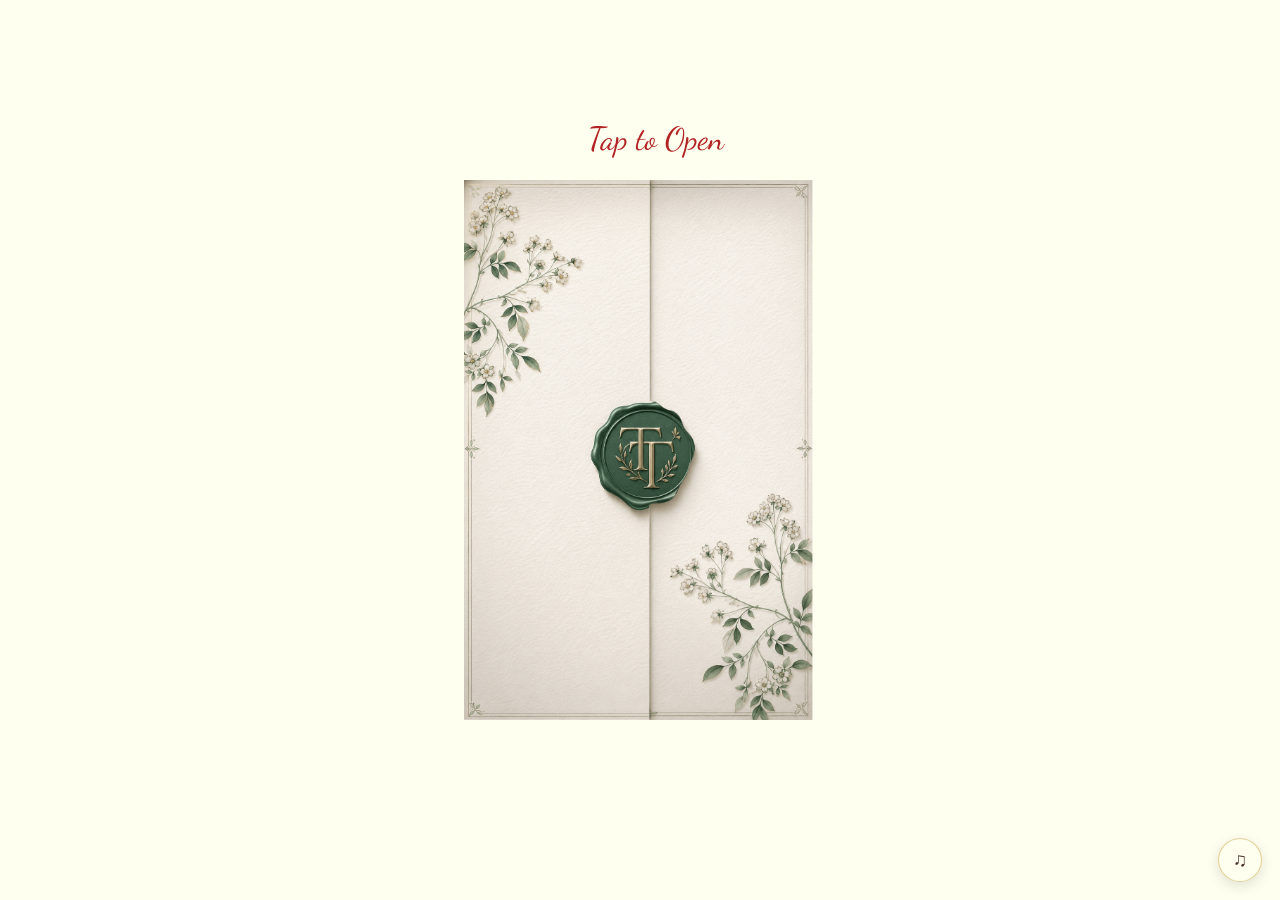
==== index.html @ 363fea5b "Add background music (45% volume, looping) with bottom-right toggle; remove old track" ====
<!DOCTYPE html>
<html lang="en">
<head>
    <meta charset="UTF-8" />
    <meta name="viewport" content="width=device-width, initial-scale=1.0, maximum-scale=1.0, user-scalable=no" />
    <title>Wedding Invitation</title>

    <!-- Favicon (inline SVG heart — avoids a 404 for /favicon.ico) -->
    <link rel="icon" href="data:image/svg+xml,<svg xmlns='http://www.w3.org/2000/svg' viewBox='0 0 100 100'><text y='.9em' font-size='90'>❤️</text></svg>" />

    <!-- Meta Tags -->
    <meta property="og:title" content="Wedding Invitation" />
    <meta property="og:description" content="We cordially invite you to celebrate the wedding journey of our family. Join us for Holud, Akt, Wedding & Walima ceremonies!" />
    <meta property="og:type" content="website" />
    <meta property="og:url" content="https://sadafmdmahbub.github.io/" />

    <!-- Google Fonts -->
    <link href="https://fonts.googleapis.com/css2?family=Dancing+Script:wght@600&family=Great+Vibes&family=Monte+Carlo&family=Amiri:wght@400;700&family=Montserrat:wght@400;500;600;700&display=swap" rel="stylesheet" />

    <!-- Main Stylesheet -->
    <link rel="stylesheet" href="css/style.css?v=1.0.76">
</head>
<body>

<!-- Loading Overlay -->
<div id="loading-overlay">
    <div class="loader-ring"></div>
    <div class="loader-text">Loading...</div>
    <div class="loader-progress"><div class="loader-progress-bar" id="progress-bar"></div></div>
    <div class="loader-percent" id="progress-percent">0%</div>
</div>

<!-- Main App -->
<div id="app">
    <!-- Envelope -->
    <div class="envelope-container" id="envelope" onclick="openEnvelope()">
        <div class="tap-hint">Tap to Open</div>
        <div class="envelope-half left-half"></div>
        <div class="envelope-half right-half"></div>
        <div class="envelope-base"></div>
    </div>

    <!-- Slider -->
    <div class="slider" id="slider">

        <!-- CARD 0 – INTRODUCTION -->
        <div class="card card-intro" id="slide-0">
            <div class="quran-wrapper" id="quranWrapper">
                <div class="quran-arabic">وَمِنْ آيَاتِهِ أَنْ خَلَقَ لَكُم مِّنْ أَنفُسِكُمْ أَزْوَاجًا لِّتَسْكُنُوا إِلَيْهَا وَجَعَلَ بَيْنَكُم مَّوَدَّةً وَرَحْمَةً</div>
                <div class="quran-translation">"And of His signs is that He created for you from yourselves mates that you may find tranquility in them, and He placed between you affection and mercy."</div>
                <div class="quran-surah">— Surah Ar-Rum (30:21)</div>
            </div>
            <div class="invitation-content" id="invitationContent">
                <img src="Wedding/InvitaionArabicCaligraphy.png?v=1.0.15" alt="Arabic Calligraphy" class="arabic-caligraphy-img fade-text delay-1" />

                <div class="intro-title-script fade-text delay-2">Invitation</div>

                <div class="intro-lead fade-text delay-3">We Cordially Invite You<br>To The Wedding Ceremony Of Our Son</div>

                <div class="intro-name-groom fade-text delay-4">Mohammed Tazrian</div>

                <div class="intro-with-script fade-text delay-4">With</div>

                <div class="intro-name-bride fade-text delay-4">Tashfiha Faruk</div>

                <div class="intro-bride-parentage fade-text delay-5"><span class="lead-font">Daughter Of</span> <strong>Mohammed Faruk & Rasheda Begum.</strong></div>

                <div class="intro-message fade-text delay-5">WE HUMBLY REQUEST YOUR GRACIOUS BLESSINGS FOR THE NEWLYWEDS AS THEY BEGIN THEIR LIFE TOGETHER.</div>

                <div class="intro-regards-container fade-text delay-6">
                    <div class="regards-label">Regards</div>
                    <div class="regards-names">Mohammed Musa & Nasrin Sultana</div>
                </div>

            </div>
        </div>

        <!-- Countdown between the intro card and the first event card -->
        <div id="timer-container" class="timer-reveal">
            <div class="timer-label">Countdown</div>
            <div id="timer-display">Calculating...</div>
        </div>

        <!-- CARD 1 – GAYE HOLUD -->
        <div class="card card-henna" id="slide-1">
            <div class="henna-content">
                <div class="henna-join fade-text anim-right delay-1">Join us for a colorful</div>
                <div class="henna-title fade-text anim-up delay-2">Holud</div>

                <div class="henna-details fade-text anim-left delay-3">
                    <div><strong>Venue:</strong> Bagan Bari (Isahoque Haji)</div>
                    <div class="henna-venue-address">Haji Neyamot Ali Road, Hatazari.</div>
                    <div><strong>Date:</strong> Friday, 4<sup>th</sup> September, 2026.</div>
                    <div><strong>Time:</strong> 7 P.M.<br><br></div>
                </div>

                <div class="henna-dress-code fade-text anim-right delay-4">
                    <div class="girls-code">
                        <div class="code-label underline">Dress code: Girls </div>
                        <em>Lehenga/Saree</em>

                        <div class="color-names-para">Golden Yellow/ Rasberry/&nbsp;Rose pink</div>
                        <div class="color-palate">
                            &nbsp;<span class="circle" style="background: #FFD700;"></span>
                            <span class="circle" style="background: #D21F5A;"></span>
                            <span class="circle" style="background: #E77394;"></span>
                        </div>
                    </div>

                    <div class="boys-code">
                        <div class="code-label underline"><br>Dress Code: Boys</div>
                        <div class><em>Panjabi</em></div>
                        <div class="color-names-para">&nbsp;&nbsp;&nbsp;&nbsp;Off White<br>&nbsp;<span class="circle" style="background: #FAF9F6;"></span></div>
                    </div>
                </div>

            </div>
        </div>

        <!-- Holud venue: small interactive map + open-in-maps link -->
        <div class="holud-map-box" id="holudMap">
            <div class="holud-map-title">Venue Location</div>
            <div class="holud-map-frame">
                <iframe
                    src="https://www.google.com/maps?q=22.4223299,91.856895&z=15&output=embed"
                    loading="lazy"
                    referrerpolicy="no-referrer-when-downgrade"
                    allowfullscreen
                    title="Bagan Bari location map"></iframe>
            </div>
            <a class="holud-map-link" href="https://maps.app.goo.gl/J93TdScdxwhxtAHRA" target="_blank" rel="noopener">View on Google Maps</a>
        </div>

        <!-- Engagement ring divider above the Akt card — marks the start of a new page -->
        <div class="engagement-divider">
            <span class="divider-line"></span>
            <img src="Wedding/Engagement_ring_Animation.png?v=1.0.15" alt="Engagement Ring" class="engagement-ring" />
            <span class="divider-line"></span>
        </div>

        <!-- CARD 2 – AKHD CEREMONY -->
        <div class="card card-akt" id="slide-2">
            <div class="akt-content">
                <img src="Wedding/AktArabicCaligraphy.png?v=1.0.15" alt="Arabic Calligraphy" class="arabic-caligraphy-img fade-text anim-zoom anim-blur delay-1" />
                <div class="akt-title-main fade-text anim-up delay-2">Akhd Ceremony</div>
                <div class="akt-message fade-text anim-left delay-3">By The Grace Of Allah, We Humbly Seek Your Good Wishes For The Newlyweds, And Would Be Deeply Honored To Have You Share This Blessed Occasion.</div>

                <div class="akt-details-group fade-text anim-up delay-4">
                    <div class="akt-info-row">
                        <div class="akt-label">Venue</div>
                        <div class="akt-value">Railway Masjid, CRB.</div>
                    </div>
                    <div class="akt-info-row">
                        <div class="akt-label">Date</div>
                        <div class="akt-value">Saturday, 5<sup>th</sup> September, 2026.</div>
                    </div>
                    <div class="akt-info-row">
                        <div class="akt-label">Time</div>
                        <div class="akt-value">Baad Asr Namaz.</div>
                    </div>
                </div>
            </div>
        </div>

        <!-- Wedding animation divider between Akt and Wedding cards -->
        <div class="engagement-divider">
            <span class="divider-line"></span>
            <img src="Wedding/wedding_Animation.png?v=1.0.15" alt="Wedding Animation" class="divider-animation-img" />
            <span class="divider-line"></span>
        </div>

        <!-- CARD 3 – THE WEDDING -->
        <div class="card card-wedding" id="slide-3">
            <div class="wedding-content">

                <img src="Wedding/WeddingArabicCaligraphy.png?v=1.0.15" alt="Arabic Calligraphy" class="arabic-caligraphy-img fade-text anim-zoom anim-blur delay-1" />
                <div class="wedding-invite-text fade-text anim-right delay-2">We Joyfully invite You To the </div>
                <div class="wedding-title-main fade-text anim-up delay-3">Wedding Ceremony</div>

                <div class="wedding-date-row fade-text anim-left delay-4">
                    On Thrusday, <span class="script-text">10<sup>th</sup> September, 2026</span>
                </div>

                <div class="wedding-venue-row fade-text anim-right delay-5">
                    <span class="script-text">King Of Chittagong,</span> </br>Panchlaish, Chattogram.
                </div>

                <div class="wedding-time-row fade-text anim-up delay-6">
                    <span class="bar">|</span> Time : 8:00 P.M. <span class="bar">|</span>
                </div>
                <div class="wedding-honor-text fade-text anim-left delay-6">
                    Your presence will make our day truly complete.
                </div>

            </div>
        </div>

        <!-- Walima animation divider between Wedding and Walima cards -->
        <div class="engagement-divider">
            <span class="divider-line"></span>
            <img src="Wedding/WalimaCarAnimation.png?v=1.0.15" alt="Walima Animation" class="divider-animation-img" />
            <span class="divider-line"></span>
        </div>

        <!-- CARD 4 – WALIMA -->
        <div class="card card-walima" id="slide-4">
            <div class="walima-content">
                <img src="Wedding/WalimaArabicCaligraphy.png?v=1.0.15" alt="Arabic Calligraphy" class="arabic-caligraphy-img fade-text anim-zoom anim-blur delay-1" />
                <div class="walima-title-main fade-text anim-up delay-2">Walima Ceremony</div>
                <div class="walima-message fade-text anim-left delay-3">With Joyful Hearts, We Request The Honor Of<br>Your Presence And Blessing On The Auspicious<br>Occasion Of The Walima Ceremony.</div>

                <div class="walima-venue-label fade-text anim-right delay-4"></br>Venue</div>
                <div class="walima-venue-name fade-text anim-left delay-4">Kings Of Chittagong,</div>
                <div class="walima-venue-address fade-text anim-right delay-4">Panchlaish, Chattogram.</div>

                <div class="walima-details-group fade-text anim-up delay-5">
                    <div class="walima-info-row">
                        <div class="walima-venue-label">Date</div>
                        <span class="walima-gold-value">Saturday, 12<sup>th</sup> September</br></span>
                        <div class="walima-venue-label">2026.</div>
                    </div>
                    <div class="walima-info-row">
                        <div class="walima-venue-label"></br>Time</div>
                        <span class="walima-gold-label">8:00 P.M.</span>
                    </div>
                </div>
                <div class="blessings-text fade-text anim-up delay-6">Blessings Only</div>
            </div>
        </div>
    </div>

    <!-- Scroll hint pinned to the bottom of the first screen -->
    <div class="scroll-hint" id="scrollHint">
        <span class="scroll-hint-text">Scroll to explore</span>
        <span class="scroll-hint-arrow">↓</span>
    </div>

    <!-- Background music (plays at 45% volume, loops, starts when the invitation appears) -->
    <audio id="bg-music" src="Wedding/BGMusicChaadBaliyan.mp3" loop preload="auto"></audio>

    <!-- Music toggle button pinned to the bottom-right corner -->
    <button id="music-toggle" class="music-toggle" aria-label="Toggle background music">
        <span class="music-note">♫</span>
    </button>
</div>

<script>
    /**
     * CONFIGURATION
     */
    const version = "1.0.15"; // Increment this to force cache clear

    // ══════════════════════════════════════════════════════════
    // SECRET LINK SETUP
    // ══════════════════════════════════════════════════════════
    // The plain link (https://sadafmdmahbub.github.io/) hides the Holud card.
    // The secret link (https://sadafmdmahbub.github.io/?yellow+yes)
    // shows the Holud card for the few invited guests. The "+" is how a
    // space appears in a link, so it reads as "yellow yes" — looks like an
    // innocent answer rather than a special link.
    const SECRET_WORD = "yellow yes"; // appears in the link as: ?yellow+yes
    // Normalize the query so the secret still works even if a chat app
    // re-encodes the link when sharing ("%20" or "%2B" instead of "+").
    let normalizedSearch = window.location.search;
    try {
        normalizedSearch = decodeURIComponent(normalizedSearch);
    } catch (e) { /* malformed encoding — keep the raw string */ }
    normalizedSearch = normalizedSearch.replace(/\+/g, " ");
    const showHolud = normalizedSearch === "?" + SECRET_WORD;

    const config = {
        weddingEvents: showHolud ? [
            { name: "Holud", month: 8, day: 4 },
            { name: "Akt", month: 8, day: 5 },
            { name: "Wedding", month: 8, day: 10 },
            { name: "Walima", month: 8, day: 12 }
        ] : [
            { name: "Akt", month: 8, day: 5 },
            { name: "Wedding", month: 8, day: 10 },
            { name: "Walima", month: 8, day: 12 }
        ],
        celebrationDuration: 3 * 60 * 60 * 1000,
        imageUrls: [
            'Wedding/envelopLeft.png',
            'Wedding/EnvelopRight.png',
            'Wedding/(BG)IntroductionCard.png',
            ...(showHolud ? ['Wedding/(BG)henna.png'] : []),
            'Wedding/(BG)TheAkt.png',
            'Wedding/(BG)TheWedding.png',
            'Wedding/(BG)Walima.png'
        ].map(url => `${url}?v=${version}`),
        quranTiming: {
            // Wait for the intro card's slow arrival (1.15s delay + 1.5s
            // animation) before revealing the Quran verse on top of it.
            delayBeforeShow: 2400,
            showDuration: 3000, // The first Arabic verse now stays for 3 seconds
            delayBeforeHide: 400
        }
    };

    // ---- DOM references ----
    const app = document.getElementById('app');
    const slider = document.getElementById('slider');
    const loadingOverlay = document.getElementById('loading-overlay');
    const quranWrapper = document.getElementById('quranWrapper');
    const invitationContent = document.getElementById('invitationContent');
    const envelope = document.getElementById('envelope');
    const bgMusic = document.getElementById('bg-music');
    const musicToggle = document.getElementById('music-toggle');

    // ---- Remove the Holud card if the secret link is not used ----
    if (!showHolud) {
        const holudCard = document.getElementById('slide-1');
        if (holudCard) holudCard.remove();
        // The Holud venue map belongs to the Holud card — hide it too
        const holudMap = document.getElementById('holudMap');
        if (holudMap) holudMap.remove();
        // Renumber the remaining slides (slide-2 → slide-1, etc.)
        document.querySelectorAll('.card[id^="slide-"]').forEach((el, i) => {
            el.id = `slide-${i}`;
        });
    }

    // ---- State variables ----
    let quranAlreadyShown = false;
    let envelopeOpened = false;
    let quranTimer; // Timer for Quran auto-hide

    /**
     * Hides the Quran section and shows the invitation content
     */
    function hideQuranAndShowInvite() {
        if (quranAlreadyShown) return;

        // Stop any pending auto-hide timer
        clearTimeout(quranTimer);

        // Remove skip listeners
        document.removeEventListener('mousedown', handleQuranSkip);
        document.removeEventListener('touchstart', handleQuranSkip);

        // Start hide transition
        quranWrapper.classList.remove('visible');

        // Wait for transition, then swap visibility
        setTimeout(() => {
            quranWrapper.classList.add('hidden-forever');
            quranAlreadyShown = true;
            invitationContent.classList.add('visible');
            startMusic(); // Surah is over — the invitation (and its music) begins
        }, config.quranTiming.delayBeforeHide);
    }

    /**
     * Skip handler for user interaction during Quran display
     */
    function handleQuranSkip() {
        hideQuranAndShowInvite();
    }

    /**
     * Countdown strip: shows the time until the next upcoming ceremony.
     * It sits in the scroll flow between the intro card and the first event.
     */
    function updateCountdown() {
        const now = new Date();
        const currentYear = now.getFullYear();
        const events = config.weddingEvents.map(e => {
            const start = new Date(currentYear, e.month, e.day, 20, 0, 0);
            return {
                name: e.name,
                startTime: start,
                endTime: new Date(start.getTime() + config.celebrationDuration)
            };
        });

        const unfinished = events.filter(e => now < e.endTime);
        const timeLabel = document.getElementById('timer-display');

        if (unfinished.length === 0) {
            timeLabel.innerText = "Thanks for celebrating with us";
            return;
        }

        const targetEvent = unfinished[0]; // The next ceremony in the list
        const diff = targetEvent.startTime - now;
        if (diff > 0) {
            const d = Math.floor(diff / 86400000);
            const h = Math.floor((diff % 86400000) / 3600000);
            const m = Math.floor((diff % 3600000) / 60000);
            if (d > 0) timeLabel.innerText = d + (d === 1 ? " Day" : " Days") + " to go for " + targetEvent.name;
            else if (h >= 1) timeLabel.innerText = h + (h === 1 ? " Hour" : " Hours") + " to go for " + targetEvent.name;
            else timeLabel.innerText = m + (m === 1 ? " Min" : " Mins") + " to go for " + targetEvent.name;
        } else {
            timeLabel.innerText = "Happening Now!";
        }
    }

    /**
     * Plays the Quran intro on the first card once the envelope opens.
     */
    function startIntroSequence() {
        if (quranAlreadyShown) {
            invitationContent.classList.add('visible');
            startMusic(); // Skip-path guard: music still starts with the invitation
            return;
        }

        // Initial delay before showing Quran
        setTimeout(() => {
            quranWrapper.classList.add('visible');

            // Set auto-hide timer (5 seconds)
            quranTimer = setTimeout(hideQuranAndShowInvite, config.quranTiming.showDuration);

            // Add one-time listeners for click/touch skip
            document.addEventListener('mousedown', handleQuranSkip, { once: true });
            document.addEventListener('touchstart', handleQuranSkip, { once: true });
        }, config.quranTiming.delayBeforeShow);
    }

    function openEnvelope() {
        if (envelopeOpened) return;
        envelopeOpened = true;
        envelope.classList.add('open');
        slider.classList.add('opened'); // Reveals the cards & triggers the first card's graceful arrival
        window.scrollTo(0, 0); // Start the card stack at the top
        updateCountdown();
        startIntroSequence();
        // Show the scroll hint once the intro card has finished arriving
        setTimeout(() => {
            const hint = document.getElementById('scrollHint');
            if (hint) hint.classList.add('show');
        }, 2900);
    }

    // ---- Background music ----
    // Starts at 45% volume the moment the surah ends and the invitation
    // content appears, loops for the whole visit, pauses whenever the
    // guest leaves the tab/page, and can be muted via the bottom-right
    // button.
    bgMusic.volume = 0.45; // 45% volume
    bgMusic.loop = true; // Keep replaying the track after it ends

    let musicStarted = false;
    let musicMuted = false;

    /**
     * Tries to play the track, and if the browser blocks autoplay outside
     * a user gesture (e.g. iOS Safari), retries on the guest's next tap.
     */
    function tryPlayMusic() {
        bgMusic.play().catch(() => {
            const retry = () => {
                document.removeEventListener('pointerdown', retry);
                document.removeEventListener('touchstart', retry);
                tryPlayMusic();
            };
            document.addEventListener('pointerdown', retry);
            document.addEventListener('touchstart', retry);
        });
    }

    /**
     * Syncs the audio element with the current music state without
     * restarting the track.
     */
    function applyMusicState() {
        if (musicMuted) {
            bgMusic.pause();
            musicToggle.classList.remove('playing');
            musicToggle.classList.add('muted');
        } else if (musicStarted) {
            tryPlayMusic();
            musicToggle.classList.add('playing');
            musicToggle.classList.remove('muted');
        }
    }

    /**
     * Starts the background music. Called exactly once, right when the
     * Arabic surah ends and the invitation content becomes visible.
     */
    function startMusic() {
        if (musicStarted) return;
        musicStarted = true;
        applyMusicState();
    }

    // Mute / unmute from the bottom-right button
    musicToggle.addEventListener('click', () => {
        musicMuted = !musicMuted;
        musicToggle.setAttribute('aria-pressed', String(musicMuted));
        applyMusicState();
    });

    // Pause when the guest isn't watching the page; resume on return
    document.addEventListener('visibilitychange', () => {
        if (document.hidden) {
            bgMusic.pause();
        } else {
            applyMusicState();
        }
    });

    // ---- Scroll-based cards (no swiping) ----
    // Each card's text fades in once the card scrolls into view.
    const slides = Array.from(document.querySelectorAll('.card'));

    function updateVisibleSlide() {
        const viewportBottom = window.innerHeight;
        slides.forEach((slide) => {
            if (slide.getBoundingClientRect().top < viewportBottom) {
                slide.classList.add('active');
            }
        });
    }

    window.addEventListener('scroll', updateVisibleSlide, { passive: true });
    // Dismiss the scroll hint once the guest has scrolled halfway through the page
    window.addEventListener('scroll', () => {
        const hint = document.getElementById('scrollHint');
        if (!hint || !hint.classList.contains('show')) return;
        const maxScroll = document.documentElement.scrollHeight - window.innerHeight;
        if (maxScroll > 0 && window.scrollY >= maxScroll * 0.5) {
            hint.classList.remove('show');
        }
    }, { passive: true });

    // ---- Scroll reveal: every text & photo glides in as it enters the viewport ----
    // Each element is revealed individually (with its own tiny stagger), so a
    // card fills in as a wave while the guest scrolls. Elements re-animate
    // every time they enter the viewport (including scrolling back up), which
    // keeps the page feeling alive. Nested .fade-text elements (e.g. labels
    // inside an animated group) are skipped so they don't double-animate.
    const revealObserver = new IntersectionObserver((entries) => {
        entries.forEach((entry) => {
            entry.target.classList.toggle('revealed', entry.isIntersecting);
        });
    }, { threshold: 0.05, rootMargin: '0px 0px -10% 0px' });

    document.querySelectorAll('.card:not(.card-intro) .fade-text:not(.fade-text .fade-text), .engagement-divider, .holud-map-box, .timer-reveal')
        .forEach((el) => revealObserver.observe(el));

    function preloadImages(urls) {
        return new Promise((resolve) => {
            let loaded = 0;
            const total = urls.length;
            const progressBar = document.getElementById('progress-bar');
            const percentLabel = document.getElementById('progress-percent');
            urls.forEach((url) => {
                const img = new Image();
                img.onload = img.onerror = () => {
                    loaded++;
                    const pct = Math.round((loaded / total) * 100);
                    progressBar.style.width = pct + '%';
                    percentLabel.textContent = pct + '%';
                    if (loaded === total) resolve();
                };
                img.src = url;
            });
            setTimeout(resolve, 8000);
        });
    }

    async function init() {
        await preloadImages(config.imageUrls);
        loadingOverlay.classList.add('hidden');
        app.classList.add('ready');
        updateCountdown();
        setInterval(updateCountdown, 60000);

        // Open the envelope on a tap anywhere on the screen. Registered only
        // after the loader fades away, and auto-removed after the first tap
        // (once: true), so later taps land on the invitation cards instead.
        document.addEventListener('click', () => openEnvelope(), { once: true });
    }
    init();
</script>
</body>
</html>
---- css/style.css ----
/* ============================================================
   GLOBAL THEME VARIABLES
   ============================================================ */
:root {
    --card-bg: #FFFFF0;      /* Main background color for cards */
    --text-main: #4e342e;    /* Primary dark brown text */
    --text-sub: #5d4037;     /* Secondary lighter brown text */
    --fade-dur: 0.5s;        /* Text fade-in animation duration */
    --env-speed: 1.2s;       /* Envelope opening animation speed */
    --hint-color: #b22222;   /* Color for "Tap to Open" hint */
    --gold: #c9a84c;         /* Gold accent color */
    --quran-gold: #b8860b;   /* Gold color specifically for Arabic text */
}

/* ============================================================
   RESET & BASE STYLES
   ============================================================ */
* {
    margin: 0;
    padding: 0;
    box-sizing: border-box;
}

html, body {
    width: 100%;
    height: auto;
    overflow: visible; /* The page scrolls through the stacked cards on every device */
    font-family: 'Georgia', serif;
    background: var(--card-bg);
}

/* ============================================================
   LOADING OVERLAY (PRELOADER)
   ============================================================ */
#loading-overlay {
    position: fixed;
    top: 0;
    left: 0;
    width: 100%;
    height: 100%;
    background: var(--card-bg);
    display: flex;
    flex-direction: column;
    justify-content: center;
    align-items: center;
    z-index: 9999;
    transition: opacity 0.8s ease, visibility 0.8s ease;
}

#loading-overlay.hidden {
    opacity: 0;
    visibility: hidden;
    pointer-events: none;
}

.loader-ring {
    width: 70px;
    height: 70px;
    border-radius: 50%;
    border: 5px solid #f0e6d3;
    border-top-color: var(--gold);
    animation: spin 0.9s linear infinite;
    margin-bottom: 25px;
}

@keyframes spin {
    to { transform: rotate(360deg); }
}

.loader-text {
    font-family: 'Great Vibes', cursive;
    font-size: 1.6rem;
    color: var(--text-main);
    letter-spacing: 2px;
}

.loader-progress {
    margin-top: 15px;
    width: 180px;
    height: 4px;
    background: #e8ddd0;
    border-radius: 4px;
    overflow: hidden;
}

.loader-progress-bar {
    height: 100%;
    width: 0%;
    background: var(--gold);
    border-radius: 4px;
    transition: width 0.3s ease;
}

.loader-percent {
    font-family: 'Georgia', serif;
    font-size: 0.85rem;
    color: var(--text-sub);
    margin-top: 10px;
    opacity: 0.7;
}

/* ============================================================
   MAIN APP & ENVELOPE (INITIAL VIEW)
   ============================================================ */
#app {
    position: relative;
    width: 100%;
    height: auto;
    min-height: 100vh;
    display: block;
    background: var(--card-bg);
    opacity: 0;
    transition: opacity 0.6s ease;
}

#app.ready {
    opacity: 1;
}

.envelope-container {
    position: fixed;
    top: 50%;
    left: calc(50% + 16px); /* Shifted slightly to the right */
    transform: translate(-50%, -50%);
    width: 90vw;
    max-width: 450px;
    height: 60vh;
    z-index: 100;
    cursor: pointer;
    display: flex;
    justify-content: center;
    align-items: center;
    transition: opacity 1s ease 1.5s;
}

.tap-hint {
    position: absolute;
    top: -60px;
    font-family: 'Dancing Script', cursive;
    font-size: 2rem;
    color: var(--hint-color);
    animation: bounce 2s infinite;
    pointer-events: none;
    white-space: nowrap;
}

@keyframes bounce {
    0%, 20%, 50%, 80%, 100% { transform: translateY(0); }
    40% { transform: translateY(-15px); }
    60% { transform: translateY(-8px); }
}

.envelope-base {
    position: absolute;
    width: 100%;
    height: 100%;
    z-index: 1;
}

.envelope-half {
    position: absolute;
    top: 0;
    width: 61%;
    height: 100%;
    background-size: contain;
    background-repeat: no-repeat;
    transition: transform var(--env-speed) cubic-bezier(0.4, 0, 0.2, 1);
    z-index: 2;
}

.left-half {
    left: 0;
    background-image: url('../Wedding/envelopLeft.png');
    background-position: right;
}

.right-half {
    right: 0;
    background-image: url('../Wedding/EnvelopRight.png');
    background-position: left;
}

.envelope-container.open .left-half { transform: translateX(-150%); }
.envelope-container.open .right-half { transform: translateX(150%); }
.envelope-container.open { pointer-events: none; opacity: 0; }

/* Hide the "Tap to Open" hint right away (a bit earlier than the
   envelope's own fade, which waits for the halves to slide open) */
.envelope-container.open .tap-hint {
    opacity: 0;
    transition: opacity 0.4s ease;
}

/* ============================================================
   COUNTDOWN STRIP & SLIDER (EVENT VIEW)
   ============================================================ */
/* The countdown lives in the scroll flow, between the intro card
   and the first event card. */
#timer-container {
    width: 100%;
    text-align: center;
    padding: 30px 16px;
    background: var(--card-bg);
    border-top: 1px solid rgba(201, 168, 76, 0.3);
    border-bottom: 1px solid rgba(201, 168, 76, 0.3);
    border-radius: 20px; /* Matches the rounded cards */
}

.timer-label {
    font-family: 'Montserrat', sans-serif;
    font-size: 0.68rem;
    color: #8d6e63;
    letter-spacing: 2px;
    text-transform: uppercase;
    margin-bottom: 4px;
}

#timer-display {
    font-family: 'Great Vibes', cursive;
    font-size: 1.35rem;
    color: var(--text-main);
    white-space: nowrap; /* Keep the countdown on a single line */
}

/* Cards stack top-to-bottom and the page scrolls. The column is
   full width on phones and a fixed-width, centered column on PC. */
.slider {
    position: relative;
    width: 100%;
    max-width: 428px;
    margin: 0 auto;
    display: none;
    touch-action: auto;
}

/* Once opened: the cards stack as a column with even breathing room
   between them — the same kind of empty gap as around the countdown
   strip — so every card sits comfortably apart. */
.slider.opened {
    display: flex;
    flex-direction: column;
    gap: 48px;
    padding-bottom: 48px;
}
/* ============================================================
   CARD BASE STYLES
   ============================================================ */
/* Full-bleed 9:16 cards stacked in the page flow — width-driven, so
   the card looks identical on every device. The page scrolls through
   them; a card scrolls as one piece (no inner scroll). */
.card {
    position: relative;
    width: 100%;
    height: auto;
    aspect-ratio: 9 / 16;
    background-color: var(--card-bg);
    background-size: 100% 100%;
    background-position: center;
    display: flex;
    flex-direction: column;
    justify-content: center;
    align-items: center;
    text-align: center;
    padding: 25px 20px;
    opacity: 1;
    pointer-events: auto;
    overflow: hidden;
    border-radius: 22px; /* Softly rounded postcard corners */
    box-shadow: 0 6px 24px rgba(0, 0, 0, 0.07); /* Gentle lift so cards stand out */
}

/* The first (Arabic calligraphy) card glides in gracefully just after
   the envelope opens: 1.15s delay (the envelope halves take 1.2s to
   slide apart) then a slow fade + gentle rise. 'both' fill keeps the
   card hidden during the delay so it appears only when the envelope is
   done opening. */
@keyframes cardArrive {
    from { opacity: 0; transform: translateY(55px) scale(0.97); }
    to   { opacity: 1; transform: translateY(0) scale(1); }
}

.slider.opened .card-intro {
    animation: cardArrive 1.5s cubic-bezier(0.16, 1, 0.3, 1) 1.15s both,
               introNudge 2.2s ease-in-out 2.9s 2;
}

/* After arriving, the intro card nudges up first (like the page
   starting to scroll down), then settles back — plays exactly twice */
@keyframes introNudge {
    0%, 100% { transform: translateY(0); }
    50% { transform: translateY(-10px); }
}

/* Scroll hint pill pinned to the bottom of the first screen */
.scroll-hint {
    position: fixed;
    bottom: 16px;
    left: 50%;
    transform: translateX(-50%);
    display: flex;
    align-items: center;
    gap: 6px;
    padding: 6px 14px;
    border-radius: 40px;
    background: rgba(255, 255, 240, 0.9);
    box-shadow: 0 2px 8px rgba(0, 0, 0, 0.08);
    z-index: 90;
    opacity: 0;
    pointer-events: none;
    transition: opacity 0.6s ease;
}

.scroll-hint.show {
    opacity: 1;
}

.scroll-hint-arrow {
    font-size: 0.9rem;
    color: var(--gold);
    animation: hintBob 1.3s ease-in-out infinite;
}

.scroll-hint-text {
    font-family: 'Montserrat', sans-serif;
    font-size: 0.72rem;
    font-weight: 700;
    letter-spacing: 1.2px;
    text-transform: uppercase;
    color: var(--text-main);
    white-space: nowrap; /* Keeps the hint on a single line */
}

@keyframes hintBob {
    0%, 100% { transform: translateY(0); }
    50% { transform: translateY(5px); }
}

/* ============================================================
   MUSIC TOGGLE BUTTON (bottom-right corner)
   ============================================================ */
/* A compact circular button pinned to the bottom-right. The note
   glyph stays small so it never dominates the screen. */
.music-toggle {
    position: fixed;
    right: 18px;
    bottom: 18px;
    z-index: 110; /* Above the envelope (100) so it stays tappable */
    width: 44px;
    height: 44px;
    border-radius: 50%;
    border: 1px solid rgba(201, 168, 76, 0.55);
    background: rgba(255, 255, 240, 0.92);
    box-shadow: 0 4px 14px rgba(0, 0, 0, 0.12);
    cursor: pointer;
    display: flex;
    align-items: center;
    justify-content: center;
    padding: 0;
    transition: transform 0.25s ease, box-shadow 0.25s ease, opacity 0.25s ease;
}

.music-note {
    font-size: 1.2rem;
    color: var(--text-main);
    line-height: 1;
    transition: color 0.25s ease;
}

.music-toggle:hover {
    transform: scale(1.08);
    box-shadow: 0 6px 18px rgba(0, 0, 0, 0.18);
}

.music-toggle:active {
    transform: scale(0.94);
}

/* Playing: gold note with a gentle pulse */
.music-toggle.playing .music-note {
    color: var(--gold);
    animation: musicPulse 1.5s ease-in-out infinite;
}

@keyframes musicPulse {
    0%, 100% { transform: scale(1); opacity: 1; }
    50%      { transform: scale(1.3); opacity: 0.7; }
}

/* Muted: dimmed with a red strike-through */
.music-toggle.muted {
    opacity: 0.7;
}

.music-toggle.muted .music-note {
    position: relative;
    color: var(--text-sub);
    animation: none;
}

.music-toggle.muted .music-note::after {
    content: '';
    position: absolute;
    left: -5px;
    right: -5px;
    top: 50%;
    height: 2px;
    border-radius: 2px;
    background: var(--hint-color);
    transform: rotate(-45deg);
}

/* Scroll-reveal base: every text/photo starts hidden and animates in
   as the guest scrolls. Direction & distance come from --reveal-*
   custom properties, so each element can glide in from its own side. */
.fade-text {
    --reveal-x: 0px;
    --reveal-y: 22px;
    --reveal-scale: 1;
    opacity: 0;
    transform: translate(var(--reveal-x), var(--reveal-y)) scale(var(--reveal-scale));
    transition: opacity 0.85s ease, transform 0.85s cubic-bezier(0.22, 1, 0.36, 1), filter 0.85s ease;
    will-change: opacity, transform;
}

/* Directional entrances — applied per element for a choreographed feel */
.anim-up    { --reveal-y: 40px; }
.anim-left  { --reveal-x: -50px; --reveal-y: 0px; }
.anim-right { --reveal-x: 50px;  --reveal-y: 0px; }
.anim-zoom  { --reveal-x: 0px; --reveal-y: 0px; --reveal-scale: 0.55; }
.anim-blur  { --reveal-x: 0px; --reveal-y: 0px; filter: blur(10px); }

/* Revealed — IntersectionObserver toggles this as elements enter/leave view */
.fade-text.revealed,
.engagement-divider.revealed,
.holud-map-box.revealed,
.timer-reveal.revealed {
    opacity: 1 !important;
    transform: none !important;
    filter: none !important;
}

/* Dividers, the venue map and the countdown strip also animate in */
.engagement-divider {
    opacity: 0;
    transform: scale(0.72);
    transition: opacity 0.9s ease, transform 0.9s cubic-bezier(0.22, 1, 0.36, 1);
}

.holud-map-box {
    opacity: 0;
    transform: translateY(28px);
    transition: opacity 0.9s ease, transform 0.9s cubic-bezier(0.22, 1, 0.36, 1);
}

.timer-reveal {
    opacity: 0;
    transform: translateY(18px);
    transition: opacity 0.9s ease, transform 0.9s cubic-bezier(0.22, 1, 0.36, 1);
}

/* For Intro Card: Only show text after Quran sequence is complete */
.invitation-content.visible .fade-text {
    opacity: 1;
    transform: translateY(0);
}

/* Delay classes — big cascade for the intro card, wave stagger for the
   scroll-revealed cards */
.delay-1 { transition-delay: 0.1s; }
.delay-2 { transition-delay: 0.6s; }
.delay-3 { transition-delay: 1s; }
.delay-4 { transition-delay: 1.1s; }
.delay-5 { transition-delay: 1.2s; }
.delay-6 { transition-delay: 1.3s; }

/* Scroll cards: a quick wave cascade as each element enters the viewport */
.card:not(.card-intro) .delay-1 { transition-delay: 0.05s; }
.card:not(.card-intro) .delay-2 { transition-delay: 0.12s; }
.card:not(.card-intro) .delay-3 { transition-delay: 0.19s; }
.card:not(.card-intro) .delay-4 { transition-delay: 0.26s; }
.card:not(.card-intro) .delay-5 { transition-delay: 0.33s; }
.card:not(.card-intro) .delay-6 { transition-delay: 0.4s; }

/* ============================================================
   [CUSTOMISE] CARD 0: INTRODUCTION
   ============================================================ */
.card-intro {
    background-image: url('../Wedding/(BG)IntroductionCard.png');
    justify-content: flex-start;
    padding-top: 50px !important; /* Pushes all content (incl. Arabic calligraphy) further down */
    margin-top: 8px; /* Moves the whole first card down a bit */
}

.intro-title-script {
    font-family: 'Great Vibes', cursive;
    font-size: 2.1rem;
    color: #41563D;
    margin-top: 7px;
    margin-bottom: 7px;
    font-weight: 470;
}

.intro-lead {
    font-family: 'Montserrat', sans-serif;
    font-size: 0.63rem;
    line-height: 1.2;
    color: #000;
    margin-top: 4px;
    margin-bottom: 8px;
    font-weight: 500;
    letter-spacing: 0.5px;
}

/* Used only on the words "Daughter Of" so they match the
   "...Our Son" lead line font */
.lead-font {
    font-family: 'Montserrat', sans-serif;
    font-size: 0.63rem;
    line-height: 1.3;
    color: #000;
    font-weight: 500;
    letter-spacing: 0.5px;
}

.intro-name-groom, .intro-name-bride {
    font-family: 'Great Vibes', cursive;
    font-size: 2rem;
    color: #000;
    margin: 0;
    line-height: 1.4;
    font-weight: 500;
}

.intro-with-script {
    font-family: 'Great Vibes', cursive;
    font-size: 1.1rem;
    color: #000;
    margin: 5px px 0;
}

.intro-bride-parentage {
    font-family: 'Montserrat', sans-serif;
    font-size: 0.67rem;
    font-weight: 580;
    line-height: 1.1;
}

.intro-message {
    font-family: 'Montserrat', sans-serif;
    font-size: 0.44rem;
    color: #000;
    line-height: 1.4;
    max-width: 82%;
    margin: 18px auto 10px auto;
    font-weight: 550;
    letter-spacing: 0.5px;
}

.intro-regards-container {
    text-align: center;
    width: 100%;
    margin-top: 18px; /* Lowered further down the card */
    color: #000;
}

.regards-label {
    font-family: 'Montserrat', sans-serif;
    font-size: 0.70rem;
    margin-bottom: 0;
    font-weight: 300;
}

.regards-names {
    font-family: 'Montserrat', sans-serif;
    font-size: 0.67rem;
    font-weight: 580;
    line-height: 1.1;
}


/* ---- Quran section: Centered in middle with slide transitions ---- */
.quran-wrapper {
    position: absolute; /* Take out of flow to appear in middle */
    top: 40%; /* Shifted up from 50% */
    left: 50%;
    transform: translate(-50%, -50%);
    width: 90%;
    padding: 0 20px;
    text-align: center;
    display: flex;
    flex-direction: column;
    align-items: center;
    justify-content: center;
    overflow: hidden;
    max-height: 0;
    opacity: 0;
    transition: max-height 0.8s ease, opacity 0.8s ease;
    z-index: 100;
}

.quran-wrapper.visible {
    max-height: 500px;
    opacity: 1;
}

.quran-wrapper.hidden-forever {
    display: none !important;
}

/* Arabic: Left to Right transition */
.quran-arabic {
    font-family: 'Amiri', serif;
    font-size: 1.5rem;
    line-height: 1.8;
    color: var(--quran-gold);
    direction: rtl;
    margin-bottom: 10px;
    font-weight: 300;
    opacity: 0;
    transform: translateX(-50px); /* Start from left */
    transition: all 1s ease 0.4s;
}

.visible .quran-arabic {
    opacity: 1;
    transform: translateX(0);
}

/* Translation: Right to Left transition */
.quran-translation {
    font-size: 0.95rem;
    color: #5d4037;
    font-style: italic;
    text-align: center;
    opacity: 0;
    transform: translateX(50px); /* Start from right */
    transition: all 1s ease 0.4s;
}

.visible .quran-translation {
    opacity: 1;
    transform: translateX(0);
}

.quran-surah {
    font-size: 0.65rem;
    color: #8d6e63;
    margin-top: 8px;
    letter-spacing: 1px;
    opacity: 0;
    transition: opacity 0.8s ease 1s;
}

.visible .quran-surah {
    opacity: 1;
}

/* ============================================================
   [CUSTOMISE] CARD 1: GAYE HOLUD (HENNA)
   ============================================================ */
.card-henna {
    background-image: url('../Wedding/(BG)henna.png');
    padding: 30px !important;
}

.henna-content {
    width: 100%;
    height: 100%;
    position: relative;
    display: flex;
    flex-direction: column;
    align-items: flex-start; /* Changed from center to align left */
    padding-top: 122px;
    padding-left: 64px; /* Original position - unchanged */
}

.henna-join {
    font-family: 'Montserrat', sans-serif;
    font-size: .6rem;
    color: #000;
    margin-bottom: 10px;
    font-weight: 500;
    padding-left: 30px;
}

.henna-title {
    font-family: 'Great Vibes', cursive;
    font-size: 2.4rem;
    color: #A58620; /* Dark gold */
    margin-bottom: 20px;
    line-height: 1;
    padding-left: 20px; /* Original position - unchanged */
}

.henna-details {
    font-family: 'Montserrat', sans-serif;
    font-size: .65rem;
    font-weight: 400;
    color: #000;
    line-height: 1.4;
    margin-bottom: 10px; /* Gap before dress code (was two <br> tags) */
    text-align: left;
    padding-right: 30px;
    margin-left: -10px; /* Small shift right */
}

.henna-venue-address {
    font-size: .58rem;
    padding-left:38px; /* Align under the venue name, after the 'Venue:' label */
    font-style: italic;
}

.henna-dress-code {
    width: 100%;
    max-width: 280px;
    text-align: left;
    margin-top: 0; /* Reduced from 10px */
    margin-bottom: 0;
    padding-right: 20px;
    margin-left: -10px; /* Small shift right */
}

.code-label {
    font-family: 'Montserrat', sans-serif;
    font-size: .65rem;
    font-weight: 560;
    color: #000;
}

.girls-code > em,
.boys-code em {
    font-size: 0.7rem;
    font-style: italic;
    font-weight: 450;
}

.underline {
    text-decoration: underline;
    text-underline-offset: 4px;
    margin-bottom: 3px;
}

.color-names-para {
    width: 68%;
    font-family: 'Montserrat', sans-serif;
    font-size: 0.55rem;
    font-weight: 300;
    font-style: italic;
    color: #000;
    line-height: 1.3;
    margin: 2px 0;
}

.circle {
    display: inline-block; /* Ensures size applies when placed inline beside text (boys "Orange") */
    width: 16px;
    height: 16px;
    border-radius: 50%;
    border: 1px solid rgba(0,0,0,0.2);
    flex-shrink: 0;
    vertical-align: middle; /* Aligns circle nicely beside inline text (boys "Orange") */
}

/* ============================================================
   HOLUD VENUE MAP BOX
   ============================================================ */
/* A small interactive Google Map box that sits below the Holud card.
   It inherits the 48px breathing gap from the .slider flex column
   and is centered within the card column. */
.holud-map-box {
    width: 100%;
    display: flex;
    flex-direction: column;
    align-items: center;      /* Center everything horizontally */
    justify-content: center;
    text-align: center;
    background: var(--card-bg);
    border-radius: 22px;      /* Matches the rounded cards */
    box-shadow: 0 6px 24px rgba(0, 0, 0, 0.07);
    padding: 24px 20px 28px;
}

/* "Venue Location" title in elegant script font */
.holud-map-title {
    font-family: 'Great Vibes', cursive;
    font-size: 1.8rem;
    color: var(--text-main);
    margin-bottom: 14px;
}

/* The interactive map frame — rounded, fixed ratio, centered */
.holud-map-frame {
    width: 100%;
    aspect-ratio: 4 / 3;
    border-radius: 14px;
    overflow: hidden;
    box-shadow: 0 2px 10px rgba(0, 0, 0, 0.08);
    margin-bottom: 18px;
}

.holud-map-frame iframe {
    width: 100%;
    height: 100%;
    border: 0;
    display: block;
}

/* "View on Google Maps" — light white pill button, script font */
.holud-map-link {
    font-family: 'Great Vibes', cursive;
    font-size: 1.35rem;
    color: var(--text-main);
    text-decoration: none;
    background: #ffffff;
    padding: 8px 30px;
    border-radius: 40px;
    box-shadow: 0 4px 15px rgba(0, 0, 0, 0.1);
    transition: transform 0.3s ease, box-shadow 0.3s ease;
}

.holud-map-link:hover {
    transform: scale(1.05);
    box-shadow: 0 6px 20px rgba(0, 0, 0, 0.15);
}

/* ============================================================
   ENGAGEMENT RING DIVIDER (above the Akt card)
   ============================================================ */
/* A centered ring image with soft light-gold hairlines on both sides —
   reads like a page break / start of the ceremonies. Inherits the 48px
   breathing gap from the .slider flex column. */
.engagement-divider {
    width: 100%;
    display: flex;
    align-items: center;
    justify-content: center;
    gap: 16px;
    padding: 10px 0;
}

.engagement-ring {
    width: 100px; /* Scaled down from the 565px source */
    height: auto;
    display: block;
    flex-shrink: 0;
}

/* Light color line beside the ring */
.divider-line {
    flex: 1;
    max-width: 110px;
    height: 1px;
    background: linear-gradient(to right, transparent, rgba(201, 168, 76, 0.45), transparent);
}

/* Wedding & Walima animations are wide landscape images, so they sit
   slightly larger than the ring inside the same divider frame */
.divider-animation-img {
    width: 175px;
    height: auto;
    display: block;
    flex-shrink: 0;
}

/* ============================================================
   [CUSTOMISE] CARD 2: AKHD CEREMONY
   ============================================================ */
.card-akt {
    background-image: url('../Wedding/(BG)TheAkt.png');
    padding: 20 !important;
}

.akt-content {
    width: 100%;
    height: 100%;
    display: flex;
    flex-direction: column;
    align-items: center;
    padding-top: 112px; /* Reduced to make room for the Arabic line at the top */
    padding-bottom: 10px;
    z-index: 5;
}

/* Henna, Akt & Wedding: calligraphy image at top */
.arabic-caligraphy-img {
    width: 35%;
    max-width: 160px;
    height: auto;
    margin-bottom: 20px;
}

/* Wedding: slightly larger calligraphy */
.card-wedding .arabic-caligraphy-img {
    width: 75%;
    max-width: 210px;
}

/* Intro: calligraphy sized to fit inside the postcard frame */
.card-intro .arabic-caligraphy-img {
    width: 75%;
    max-width: 300px;
    margin-bottom: 10px;
}

.akt-title-main {
    font-family: 'Great Vibes', cursive !important;
    font-size: 2.5rem !important; /* Slightly larger for the Monte Carlo font */
    color: #000;
    margin: 0 0 10px 0 !important;
    text-align: center;
}

.akt-message {
    font-family: 'Montserrat', sans-serif;
    font-size: 0.62rem !important;
    width: 69%;
    color: #000;
    line-height: 1.3 !important;
    text-align: center;
    padding: 0 5px;
    margin-bottom: 10px;
    font-weight: 150;
}

.akt-details-group {
    width: 100%;
    max-width: 320px;
    display: flex;
    flex-direction: column;
    align-items: center;
    margin-bottom: 40px;
}

.akt-info-row {
    display: flex;
    flex-direction: column; /* Label sits above its value */
    width: 100%;
    justify-content: center;
    align-items: center;
    margin-bottom: 10px; /* Room between the three rows */
    font-family: 'Montserrat', sans-serif;
}

/* "Venue" / "Date" / "Time" — smaller than the value below it */
.akt-label {
    font-size: 0.62rem;
    font-weight: 500;
    letter-spacing: 1.5px;
    text-transform: uppercase;
    color: #000;
    margin-bottom: 3px;
}

.akt-value {
    font-size: .75rem; /* Enlarged as requested */
    font-weight: 578; /* Bolder as requested */
    color: #000;
    text-align: center;
    line-height: 1.4;
}

/* ============================================================
   [CUSTOMISE] CARD 3: THE WEDDING
   ============================================================ */
.card-wedding {
    background-image: url('../Wedding/(BG)TheWedding.png');
    padding: 0 !important;
}

.wedding-content {
    width: 100%;
    height: 100%;
    display: flex;
    flex-direction: column;
    align-items: center;
    justify-content: flex-start; /* Push everything to the top */
    padding: 140px 20px 0 20px; /* Pushed further down to the center-top area */
    z-index: 3;
}

.wedding-invite-text {
    font-family: 'Montserrat', sans-serif;
    font-size: 0.7rem;
    color: #000;
    margin-bottom: 7px;
    font-weight: 1;
}

.wedding-title-main {
    font-family: 'Great Vibes', cursive !important;
    font-size: 2.3rem !important;
    font-weight: 500;
    color: #000;
    margin: 0 0 3px 0 !important;
    text-align: center;
    font-weight: 500
}

.wedding-date-row {
    font-family: 'Montserrat', sans-serif;
    font-size: 0.65rem;
    color: #000;
    margin-bottom: 5px;
    font-weight: 500;
}

.wedding-date-row .script-text {
    font-family: 'Great Vibes', cursive;
    font-size: 1.2rem;
    vertical-align: middle;
}

.wedding-venue-row {
    font-family: 'Montserrat', sans-serif;
    font-size: 0.6rem;
    color: #000;
    margin-bottom: 10px;
    font-weight: 500;
}

.wedding-venue-row .script-text {
    font-family: 'Great Vibes', cursive;
    font-size: 1.6rem;
    vertical-align: middle;
}

.wedding-time-row {
    font-family: 'Montserrat', sans-serif;
    font-size: 0.85rem;
    color: #000;
    margin-bottom: 2px;
    display: flex;
    align-items: center;
    gap: 5px;
    font-weight: 500;
}

.wedding-time-row .bar {
    color: #a67c00;
    font-weight: 300;
    font-size: 1.2rem;
}

.wedding-honor-text {
    font-family: 'Montserrat', sans-serif;
    font-size: 0.7rem;
    color: #000;
    line-height: 1.2;
    max-width: 100%;
    text-align: center;
    font-weight: 400;
    padding: 0 5px;
    margin-top: 10px;
    margin-bottom: 2px;
}

/* ============================================================
   [CUSTOMISE] CARD 4: WALIMA
   ============================================================ */
.card-walima {
    background-image: url('../Wedding/(BG)Walima.png');
    padding: 0 !important;
}

.walima-content {
    width: 100%;
    height: 100%;
    display: flex;
    flex-direction: column;
    align-items: center;
    padding-top: 177px; /* Adjusted from 120px to prevent overflow */
    z-index: 5;
}

.walima-title-main {
    font-family: 'Great Vibes', cursive;
    font-size: 2.2rem !important;
    font-weight: 630;
    color: #3e2723;
    margin: 0 0 5px 0 !important;
    text-align: center;
}

.walima-message {
    font-family: 'Montserrat', serif;
    font-size: 0.6rem !important; /* Increased from 0.7rem */
    color: #4e342e;
    line-height: 1.3 !important;
    text-align: center;
    padding: 0 2px;
    margin-bottom: 3px; /* Reduced from 25px to save space */
}

.walima-venue-label {
    font-family: 'Montserrat', serif;
    font-size: .7rem;
    color: #3e2723; /* Same color as the Walima Ceremony title font */
    text-align: center;
    margin-bottom: 2px;
}

.walima-venue-name {
    font-family: 'Montserrat', serif;
    font-size: 1rem;
    font-weight: 500;
    color: #3e2723; /* Same color as the Walima Ceremony title font */
    text-align: center;
    margin-bottom: 2px;
}

.walima-venue-address {
    font-family: 'Montserrat', serif;
    font-size: 0.6rem;
    color: #3e2723; /* Same color as the Walima Ceremony title font */
    text-align: center;
    line-height: 1.2;
    padding: 0 40px;
    margin-bottom: 10px; /* Tighter gap before the Date row */
}

.walima-details-group {
    width: 100%;
    text-align: center;
}

/* Tighten the gap between each "Date"/"Time" label and its value below it */
.walima-details-group .walima-venue-label {
    margin-bottom: 0;
    line-height: 1.1;
}

.walima-info-row {
    margin-bottom: 0;
    text-align: center;
}

.walima-gold-label {
    font-family: 'Montserrat', serif;
    font-size: 1rem; /* Increased from 0.7rem */
    font-weight: 500; /* Bold like the "Kings Of Chittagong" venue name */
    color: #3e2723; /* Same color as the Walima Ceremony title font */
    text-align: center;
}

.walima-gold-value {
    font-family: 'Montserrat', serif;
    font-size: 1rem; /* Increased from 0.7rem */
    font-weight: 500; /* Bold like the "Kings Of Chittagong" venue name */
    color: #3e2723; /* Same color as the Walima Ceremony title font */
    text-align: center;
}

/* ============================================================
   BLESSINGS TEXT & RESPONSIVE SCALING
   ============================================================ */
.blessings-text {
    font-family: 'Great Vibes', cursive;
    font-size: .75rem;
    color: var(--text-sub);
    letter-spacing: 1px;
    text-align: center;
    pointer-events: none;
    white-space: nowrap;
    font-weight: 700;
}

/* Walima: 'Blessings Only' now sits in the flow, right under the Time row */
.card-walima .blessings-text {
    margin-top: 120px;
    font-weight: 500; /* Slightly lighter than the default 700 */
}

/* Responsive scaling for small phones */
@media (max-width: 480px) {
    .tap-hint { font-size: 1.6rem; top: -45px; }
    .quran-arabic { font-size: 1.2rem; }
}

@media (max-width: 380px) {
    .quran-arabic { font-size: 1rem; }
}
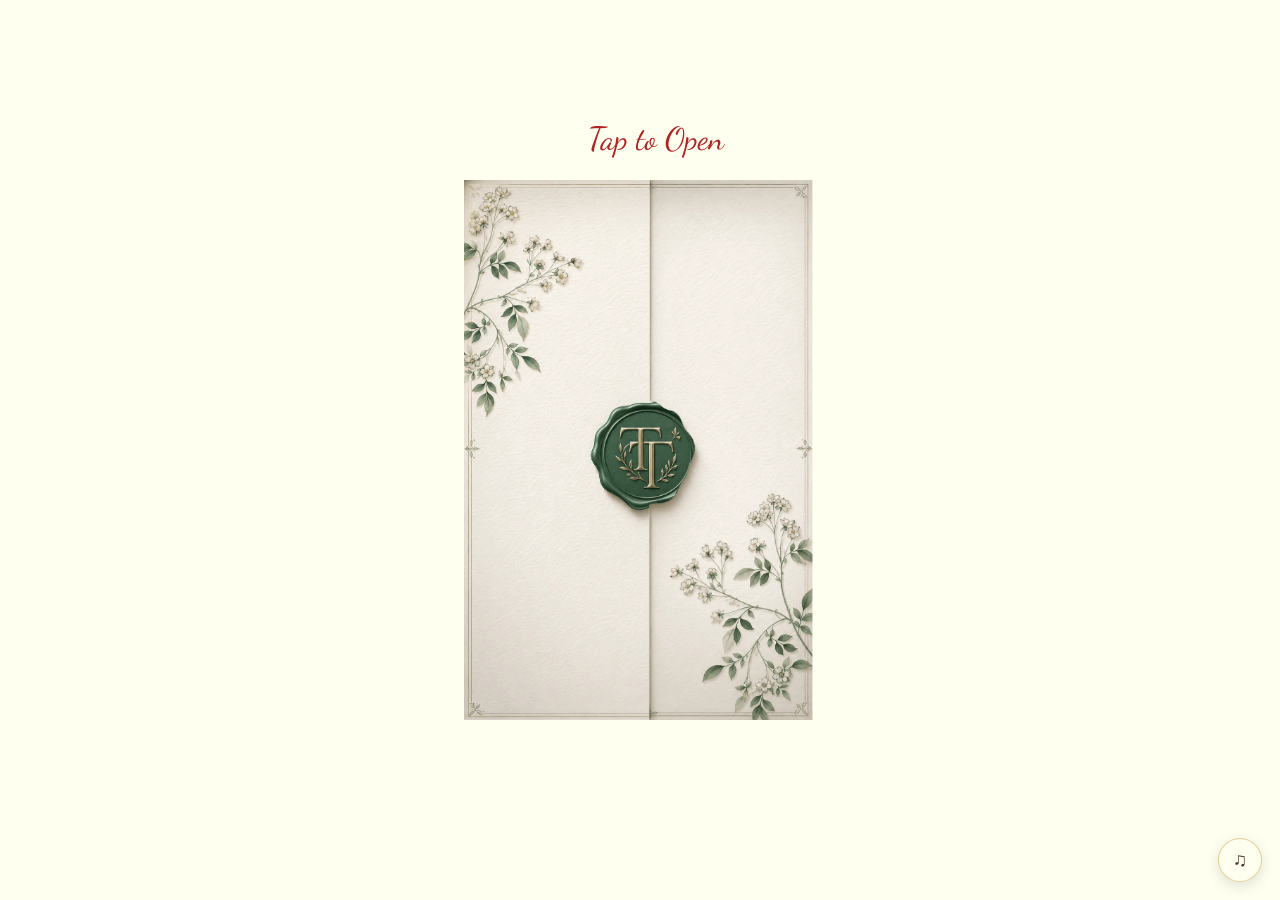
==== commit 1b5eee08: "Use WebP images with PNG fallbacks; preload background music before reveal" ====
--- a/index.html
+++ b/index.html
@@ -14,11 +14,13 @@
     <meta property="og:type" content="website" />
     <meta property="og:url" content="https://sadafmdmahbub.github.io/" />
 
-    <!-- Google Fonts -->
-    <link href="https://fonts.googleapis.com/css2?family=Dancing+Script:wght@600&family=Great+Vibes&family=Monte+Carlo&family=Amiri:wght@400;700&family=Montserrat:wght@400;500;600;700&display=swap" rel="stylesheet" />
+    <!-- Google Fonts (preconnect lets the browser open the font servers sooner) -->
+    <link rel="preconnect" href="https://fonts.googleapis.com" />
+    <link rel="preconnect" href="https://fonts.gstatic.com" crossorigin />
+    <link href="https://fonts.googleapis.com/css2?family=Dancing+Script:wght@600&family=Great+Vibes&family=Amiri:wght@400;700&family=Montserrat:wght@400;500;600;700&display=swap" rel="stylesheet" />
 
     <!-- Main Stylesheet -->
-    <link rel="stylesheet" href="css/style.css?v=1.0.76">
+    <link rel="stylesheet" href="css/style.css?v=1.1.0">
 </head>
 <body>
 
@@ -51,7 +53,7 @@
                 <div class="quran-surah">— Surah Ar-Rum (30:21)</div>
             </div>
             <div class="invitation-content" id="invitationContent">
-                <img src="Wedding/InvitaionArabicCaligraphy.png?v=1.0.15" alt="Arabic Calligraphy" class="arabic-caligraphy-img fade-text delay-1" />
+                <img src="Wedding/InvitaionArabicCaligraphy.webp?v=1.1.0" onerror="this.onerror=null;this.src='Wedding/InvitaionArabicCaligraphy.png?v=1.1.0'" alt="Arabic Calligraphy" class="arabic-caligraphy-img fade-text delay-1" fetchpriority="high" decoding="async" />
 
                 <div class="intro-title-script fade-text delay-2">Invitation</div>
 
@@ -134,14 +136,14 @@
         <!-- Engagement ring divider above the Akt card — marks the start of a new page -->
         <div class="engagement-divider">
             <span class="divider-line"></span>
-            <img src="Wedding/Engagement_ring_Animation.png?v=1.0.15" alt="Engagement Ring" class="engagement-ring" />
+            <img src="Wedding/Engagement_ring_Animation.webp?v=1.1.0" onerror="this.onerror=null;this.src='Wedding/Engagement_ring_Animation.png?v=1.1.0'" alt="Engagement Ring" class="engagement-ring" loading="lazy" decoding="async" />
             <span class="divider-line"></span>
         </div>
 
         <!-- CARD 2 – AKHD CEREMONY -->
         <div class="card card-akt" id="slide-2">
             <div class="akt-content">
-                <img src="Wedding/AktArabicCaligraphy.png?v=1.0.15" alt="Arabic Calligraphy" class="arabic-caligraphy-img fade-text anim-zoom anim-blur delay-1" />
+                <img src="Wedding/AktArabicCaligraphy.webp?v=1.1.0" onerror="this.onerror=null;this.src='Wedding/AktArabicCaligraphy.png?v=1.1.0'" alt="Arabic Calligraphy" class="arabic-caligraphy-img fade-text anim-zoom anim-blur delay-1" loading="lazy" decoding="async" />
                 <div class="akt-title-main fade-text anim-up delay-2">Akhd Ceremony</div>
                 <div class="akt-message fade-text anim-left delay-3">By The Grace Of Allah, We Humbly Seek Your Good Wishes For The Newlyweds, And Would Be Deeply Honored To Have You Share This Blessed Occasion.</div>
 
@@ -165,7 +167,7 @@
         <!-- Wedding animation divider between Akt and Wedding cards -->
         <div class="engagement-divider">
             <span class="divider-line"></span>
-            <img src="Wedding/wedding_Animation.png?v=1.0.15" alt="Wedding Animation" class="divider-animation-img" />
+            <img src="Wedding/wedding_Animation.webp?v=1.1.0" onerror="this.onerror=null;this.src='Wedding/wedding_Animation.png?v=1.1.0'" alt="Wedding Animation" class="divider-animation-img" loading="lazy" decoding="async" />
             <span class="divider-line"></span>
         </div>
 
@@ -173,7 +175,7 @@
         <div class="card card-wedding" id="slide-3">
             <div class="wedding-content">
 
-                <img src="Wedding/WeddingArabicCaligraphy.png?v=1.0.15" alt="Arabic Calligraphy" class="arabic-caligraphy-img fade-text anim-zoom anim-blur delay-1" />
+                <img src="Wedding/WeddingArabicCaligraphy.webp?v=1.1.0" onerror="this.onerror=null;this.src='Wedding/WeddingArabicCaligraphy.png?v=1.1.0'" alt="Arabic Calligraphy" class="arabic-caligraphy-img fade-text anim-zoom anim-blur delay-1" loading="lazy" decoding="async" />
                 <div class="wedding-invite-text fade-text anim-right delay-2">We Joyfully invite You To the </div>
                 <div class="wedding-title-main fade-text anim-up delay-3">Wedding Ceremony</div>
 
@@ -198,19 +200,19 @@
         <!-- Walima animation divider between Wedding and Walima cards -->
         <div class="engagement-divider">
             <span class="divider-line"></span>
-            <img src="Wedding/WalimaCarAnimation.png?v=1.0.15" alt="Walima Animation" class="divider-animation-img" />
+            <img src="Wedding/WalimaCarAnimation.webp?v=1.1.0" onerror="this.onerror=null;this.src='Wedding/WalimaCarAnimation.png?v=1.1.0'" alt="Walima Animation" class="divider-animation-img" loading="lazy" decoding="async" />
             <span class="divider-line"></span>
         </div>
 
         <!-- CARD 4 – WALIMA -->
         <div class="card card-walima" id="slide-4">
             <div class="walima-content">
-                <img src="Wedding/WalimaArabicCaligraphy.png?v=1.0.15" alt="Arabic Calligraphy" class="arabic-caligraphy-img fade-text anim-zoom anim-blur delay-1" />
+                <img src="Wedding/WalimaArabicCaligraphy.webp?v=1.1.0" onerror="this.onerror=null;this.src='Wedding/WalimaArabicCaligraphy.png?v=1.1.0'" alt="Arabic Calligraphy" class="arabic-caligraphy-img fade-text anim-zoom anim-blur delay-1" loading="lazy" decoding="async" />
                 <div class="walima-title-main fade-text anim-up delay-2">Walima Ceremony</div>
                 <div class="walima-message fade-text anim-left delay-3">With Joyful Hearts, We Request The Honor Of<br>Your Presence And Blessing On The Auspicious<br>Occasion Of The Walima Ceremony.</div>
 
                 <div class="walima-venue-label fade-text anim-right delay-4"></br>Venue</div>
-                <div class="walima-venue-name fade-text anim-left delay-4">Kings Of Chittagong,</div>
+                <div class="walima-venue-name fade-text anim-left delay-4">King Of Chittagong,</div>
                 <div class="walima-venue-address fade-text anim-right delay-4">Panchlaish, Chattogram.</div>
 
                 <div class="walima-details-group fade-text anim-up delay-5">
@@ -235,8 +237,10 @@
         <span class="scroll-hint-arrow">↓</span>
     </div>
 
-    <!-- Background music (plays at 45% volume, loops, starts when the invitation appears) -->
-    <audio id="bg-music" src="Wedding/BGMusicChaadBaliyan.mp3" loop preload="auto"></audio>
+    <!-- Background music: the preloader downloads & buffers the whole track
+         before the invitation is revealed, then it starts when the surah ends.
+         src is assigned by the script, so it is never downloaded twice. -->
+    <audio id="bg-music" loop preload="none"></audio>
 
     <!-- Music toggle button pinned to the bottom-right corner -->
     <button id="music-toggle" class="music-toggle" aria-label="Toggle background music">
@@ -248,7 +252,7 @@
     /**
      * CONFIGURATION
      */
-    const version = "1.0.15"; // Increment this to force cache clear
+    const version = "1.1.0"; // Increment this to force cache clear
 
     // ══════════════════════════════════════════════════════════
     // SECRET LINK SETUP
@@ -268,6 +272,20 @@
     normalizedSearch = normalizedSearch.replace(/\+/g, " ");
     const showHolud = normalizedSearch === "?" + SECRET_WORD;
 
+    // ---- WebP support ----
+    // When supported, the site loads ~85% smaller WebP images (with PNG
+    // fallbacks for the rare older browser). The class also switches the
+    // CSS card backgrounds over to their WebP versions.
+    const supportsWebp = (() => {
+        try {
+            return document.createElement('canvas').toDataURL('image/webp').indexOf('data:image/webp') === 0;
+        } catch (e) {
+            return false;
+        }
+    })();
+    if (supportsWebp) document.documentElement.classList.add('webp');
+    const imgUrl = (base) => `Wedding/${base}.${supportsWebp ? 'webp' : 'png'}?v=${version}`;
+
     const config = {
         weddingEvents: showHolud ? [
             { name: "Holud", month: 8, day: 4 },
@@ -280,15 +298,18 @@
             { name: "Walima", month: 8, day: 12 }
         ],
         celebrationDuration: 3 * 60 * 60 * 1000,
+        // The background music is preloaded together with the images, so it is
+        // fully buffered before the invitation (and its music) ever appears.
+        audioUrl: `Wedding/BGMusicChaadBaliyan.mp3?v=${version}`,
         imageUrls: [
-            'Wedding/envelopLeft.png',
-            'Wedding/EnvelopRight.png',
-            'Wedding/(BG)IntroductionCard.png',
-            ...(showHolud ? ['Wedding/(BG)henna.png'] : []),
-            'Wedding/(BG)TheAkt.png',
-            'Wedding/(BG)TheWedding.png',
-            'Wedding/(BG)Walima.png'
-        ].map(url => `${url}?v=${version}`),
+            imgUrl('envelopLeft'),
+            imgUrl('EnvelopRight'),
+            imgUrl('(BG)IntroductionCard'),
+            ...(showHolud ? [imgUrl('(BG)henna')] : []),
+            imgUrl('(BG)TheAkt'),
+            imgUrl('(BG)TheWedding'),
+            imgUrl('(BG)Walima')
+        ],
         quranTiming: {
             // Wait for the intro card's slow arrival (1.15s delay + 1.5s
             // animation) before revealing the Quran verse on top of it.
@@ -435,11 +456,12 @@
     }
 
     // ---- Background music ----
-    // Starts at 45% volume the moment the surah ends and the invitation
+    // Starts at 23% volume the moment the surah ends and the invitation
     // content appears, loops for the whole visit, pauses whenever the
     // guest leaves the tab/page, and can be muted via the bottom-right
-    // button.
-    bgMusic.volume = 0.45; // 45% volume
+    // button. The volume is relative to the guest's device volume, so it
+    // always plays at 23% of whatever the device is set to.
+    bgMusic.volume = 0.23; // 23% volume
     bgMusic.loop = true; // Keep replaying the track after it ends
 
     let musicStarted = false;
@@ -484,7 +506,21 @@
     function startMusic() {
         if (musicStarted) return;
         musicStarted = true;
-        applyMusicState();
+
+        // Only start the track once it is actually buffered, so slow
+        // connections never cause a stutter or a silent start. (After the
+        // preloader this is normally instant.)
+        if (bgMusic.readyState >= 3) { // HAVE_FUTURE_DATA — enough is buffered
+            applyMusicState();
+        } else {
+            const onReady = () => {
+                bgMusic.removeEventListener('canplaythrough', onReady);
+                applyMusicState();
+            };
+            bgMusic.addEventListener('canplaythrough', onReady);
+            // Safety net: try anyway if the track never reports ready.
+            setTimeout(onReady, 4000);
+        }
     }
 
     // Mute / unmute from the bottom-right button
@@ -542,29 +578,73 @@
     document.querySelectorAll('.card:not(.card-intro) .fade-text:not(.fade-text .fade-text), .engagement-divider, .holud-map-box, .timer-reveal')
         .forEach((el) => revealObserver.observe(el));
 
-    function preloadImages(urls) {
+    // ---- Preloader ----
+    // Downloads every card image AND the full background-music track before
+    // revealing the invitation, so nothing pops in late or stutters on slow
+    // connections.
+    function preloadImage(url) {
         return new Promise((resolve) => {
-            let loaded = 0;
-            const total = urls.length;
-            const progressBar = document.getElementById('progress-bar');
-            const percentLabel = document.getElementById('progress-percent');
-            urls.forEach((url) => {
-                const img = new Image();
-                img.onload = img.onerror = () => {
-                    loaded++;
-                    const pct = Math.round((loaded / total) * 100);
-                    progressBar.style.width = pct + '%';
-                    percentLabel.textContent = pct + '%';
-                    if (loaded === total) resolve();
-                };
-                img.src = url;
-            });
-            setTimeout(resolve, 8000);
+            const img = new Image();
+            img.onload = img.onerror = resolve;
+            img.src = url;
         });
     }
 
+    // Downloads the whole music track into memory and points the <audio>
+    // element at it. fetch() works even on iOS Safari, where the <audio>
+    // preload attribute is ignored and the file would otherwise still be
+    // downloading when the music is supposed to start.
+    function preloadAudio(url) {
+        return new Promise((resolve) => {
+            fetch(url)
+                .then((res) => res.blob())
+                .then((blob) => {
+                    bgMusic.src = URL.createObjectURL(blob);
+                    bgMusic.load();
+                    const ready = () => {
+                        bgMusic.removeEventListener('canplaythrough', ready);
+                        resolve();
+                    };
+                    if (bgMusic.readyState >= 3) resolve();
+                    else {
+                        bgMusic.addEventListener('canplaythrough', ready);
+                        setTimeout(ready, 5000); // Never stall the loader
+                    }
+                })
+                .catch(() => {
+                    // fetch failed (e.g. the page was opened from disk) — fall
+                    // back to letting the <audio> element load the file normally.
+                    bgMusic.src = url;
+                    bgMusic.load();
+                    resolve();
+                });
+        });
+    }
+
+    function preloadAssets(urls) {
+        const progressBar = document.getElementById('progress-bar');
+        const percentLabel = document.getElementById('progress-percent');
+        let loaded = 0;
+        const total = urls.length + 1; // +1 for the background music
+        const tick = () => {
+            loaded++;
+            const pct = Math.min(100, Math.round((loaded / total) * 100));
+            progressBar.style.width = pct + '%';
+            percentLabel.textContent = pct + '%';
+        };
+        return Promise.all([
+            ...urls.map((url) => preloadImage(url).then(tick)),
+            preloadAudio(config.audioUrl).then(tick)
+        ]).catch(() => {});
+    }
+
     async function init() {
-        await preloadImages(config.imageUrls);
+        // Race the preloader against a safety timeout so the loading screen
+        // can never hang on a very slow connection.
+        await Promise.race([
+            preloadAssets(config.imageUrls),
+            new Promise((resolve) => setTimeout(resolve, 15000))
+        ]);
         loadingOverlay.classList.add('hidden');
         app.classList.add('ready');
         updateCountdown();
--- a/css/style.css
+++ b/css/style.css
@@ -326,7 +326,7 @@
     font-weight: 700;
     letter-spacing: 1.2px;
     text-transform: uppercase;
-    color: var(--text-main);
+    color: #730507;
     white-space: nowrap; /* Keeps the hint on a single line */
 }
 
@@ -1137,7 +1137,7 @@
 .walima-gold-label {
     font-family: 'Montserrat', serif;
     font-size: 1rem; /* Increased from 0.7rem */
-    font-weight: 500; /* Bold like the "Kings Of Chittagong" venue name */
+    font-weight: 500; /* Bold like the "King Of Chittagong" venue name */
     color: #3e2723; /* Same color as the Walima Ceremony title font */
     text-align: center;
 }
@@ -1145,7 +1145,7 @@
 .walima-gold-value {
     font-family: 'Montserrat', serif;
     font-size: 1rem; /* Increased from 0.7rem */
-    font-weight: 500; /* Bold like the "Kings Of Chittagong" venue name */
+    font-weight: 500; /* Bold like the "King Of Chittagong" venue name */
     color: #3e2723; /* Same color as the Walima Ceremony title font */
     text-align: center;
 }
@@ -1179,3 +1179,17 @@
 @media (max-width: 380px) {
     .quran-arabic { font-size: 1rem; }
 }
+
+/* ============================================================
+   WEBP BACKGROUNDS (faster loading)
+   ============================================================ */
+/* The script adds the "webp" class to <html> when the browser can decode
+   WebP, so it loads the ~85% smaller WebP backgrounds. Older browsers
+   ignore these rules and keep the PNG versions above. */
+html.webp .card-intro   { background-image: url('../Wedding/(BG)IntroductionCard.webp'); }
+html.webp .card-henna   { background-image: url('../Wedding/(BG)henna.webp'); }
+html.webp .card-akt     { background-image: url('../Wedding/(BG)TheAkt.webp'); }
+html.webp .card-wedding { background-image: url('../Wedding/(BG)TheWedding.webp'); }
+html.webp .card-walima  { background-image: url('../Wedding/(BG)Walima.webp'); }
+html.webp .left-half    { background-image: url('../Wedding/envelopLeft.webp'); }
+html.webp .right-half   { background-image: url('../Wedding/EnvelopRight.webp'); }
